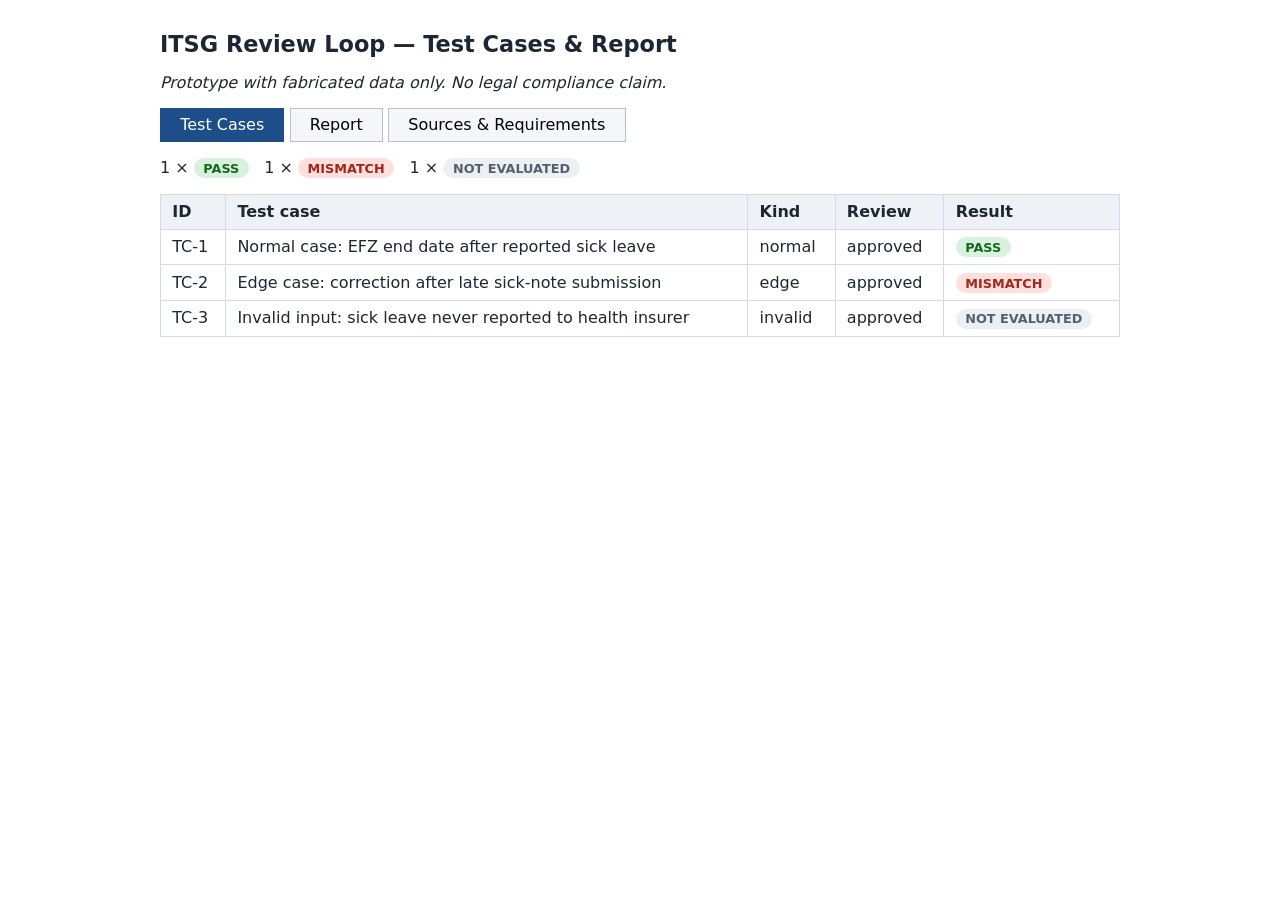
==== ui/index.html @ 582278a2 "Oussama (Member 4): add Task 4 UI under ui/ (T10-003) - plain HTML/CSS/JS, no build step; opens via " ====
<!DOCTYPE html>
<html lang="en">
<head>
  <meta charset="UTF-8" />
  <title>Team 10 — ITSG Review Loop Demo (Task 4 UI)</title>
  <link rel="stylesheet" href="css/styles.css" />
</head>
<body>
  <h1>ITSG Review Loop — Test Cases &amp; Report</h1>
  <p><em>Prototype with fabricated data only. No legal compliance claim.</em></p>

  <div class="tabs">
    <button id="tab-cases" class="active">Test Cases</button>
    <button id="tab-report">Report</button>
    <button id="tab-sources">Sources &amp; Requirements</button>
  </div>

  <section id="test-case-list-view">
    <div id="list-summary"></div>
    <div id="test-case-list"></div>
  </section>

  <section id="test-case-detail" hidden></section>

  <section id="report-view" hidden></section>

  <section id="sources-view" hidden></section>

  <script src="js/data.js"></script>
  <script src="js/app.js"></script>
</body>
</html>
---- ui/css/styles.css ----
/* Minimal clean styling for the Task 4 UI skeleton. */

body {
  font-family: system-ui, sans-serif;
  margin: 0 auto;
  max-width: 60rem;
  padding: 1rem 2rem;
  color: #1d2733;
}

h1 { font-size: 1.4rem; }
h3 { margin-bottom: 0.25rem; }

.tabs { margin: 1rem 0; }
.tabs button {
  font: inherit;
  padding: 0.4rem 1.2rem;
  border: 1px solid #b8c2cf;
  background: #f4f6f9;
  cursor: pointer;
}
.tabs button.active {
  background: #1d4e89;
  border-color: #1d4e89;
  color: white;
}

table {
  border-collapse: collapse;
  width: 100%;
  margin: 0.5rem 0 1rem;
}
th, td {
  border: 1px solid #d4dbe4;
  padding: 0.45rem 0.7rem;
  text-align: left;
  vertical-align: top;
}
th { background: #eef1f6; }

tr.clickable { cursor: pointer; }
tr.clickable:hover { background: #f0f5fc; }

.badge {
  display: inline-block;
  padding: 0.15rem 0.6rem;
  border-radius: 999px;
  font-size: 0.8rem;
  font-weight: 600;
}
.badge-pass { background: #d9f2dd; color: #14691f; }
.badge-mismatch { background: #fde0dd; color: #a1261b; }
.badge-not-evaluated { background: #eceff3; color: #54606e; }
.badge-neutral { background: #eceff3; color: #54606e; }

tr.match td:nth-child(3) { background: #f4fbf5; }
tr.mismatch td:nth-child(3) { background: #fdf0ee; }

.warning {
  background: #fff8e1;
  border: 1px solid #e8c96a;
  padding: 0.5rem 0.8rem;
}

.evidence { font-family: monospace; font-size: 0.85rem; }

pre {
  background: #f4f6f9;
  padding: 0.6rem;
  overflow-x: auto;
}

/* Evidence chain */
.chain { font-size: 1rem; }
.chain-step {
  background: #eef1f6;
  border: 1px solid #d4dbe4;
  border-radius: 4px;
  padding: 0.15rem 0.5rem;
  font-family: monospace;
}
.chain-link {
  font: inherit;
  font-family: monospace;
  background: #1d4e89;
  color: white;
  border: none;
  border-radius: 4px;
  padding: 0.2rem 0.6rem;
  cursor: pointer;
}
.chain-link:hover { background: #163a68; }
.chain-arrow { margin: 0 0.35rem; color: #54606e; }

/* Cards on the sources tab */
.card {
  border: 1px solid #d4dbe4;
  border-radius: 6px;
  padding: 0.75rem 1rem;
  margin: 0.5rem 0 1rem;
  background: #fbfcfe;
}

/* Highlight when jumped to */
.card.flash {
  animation: flash 1.6s ease-out 1;
}
@keyframes flash {
  0% { background: #fff3c2; border-color: #e8c96a; }
  100% { background: #fbfcfe; border-color: #d4dbe4; }
}
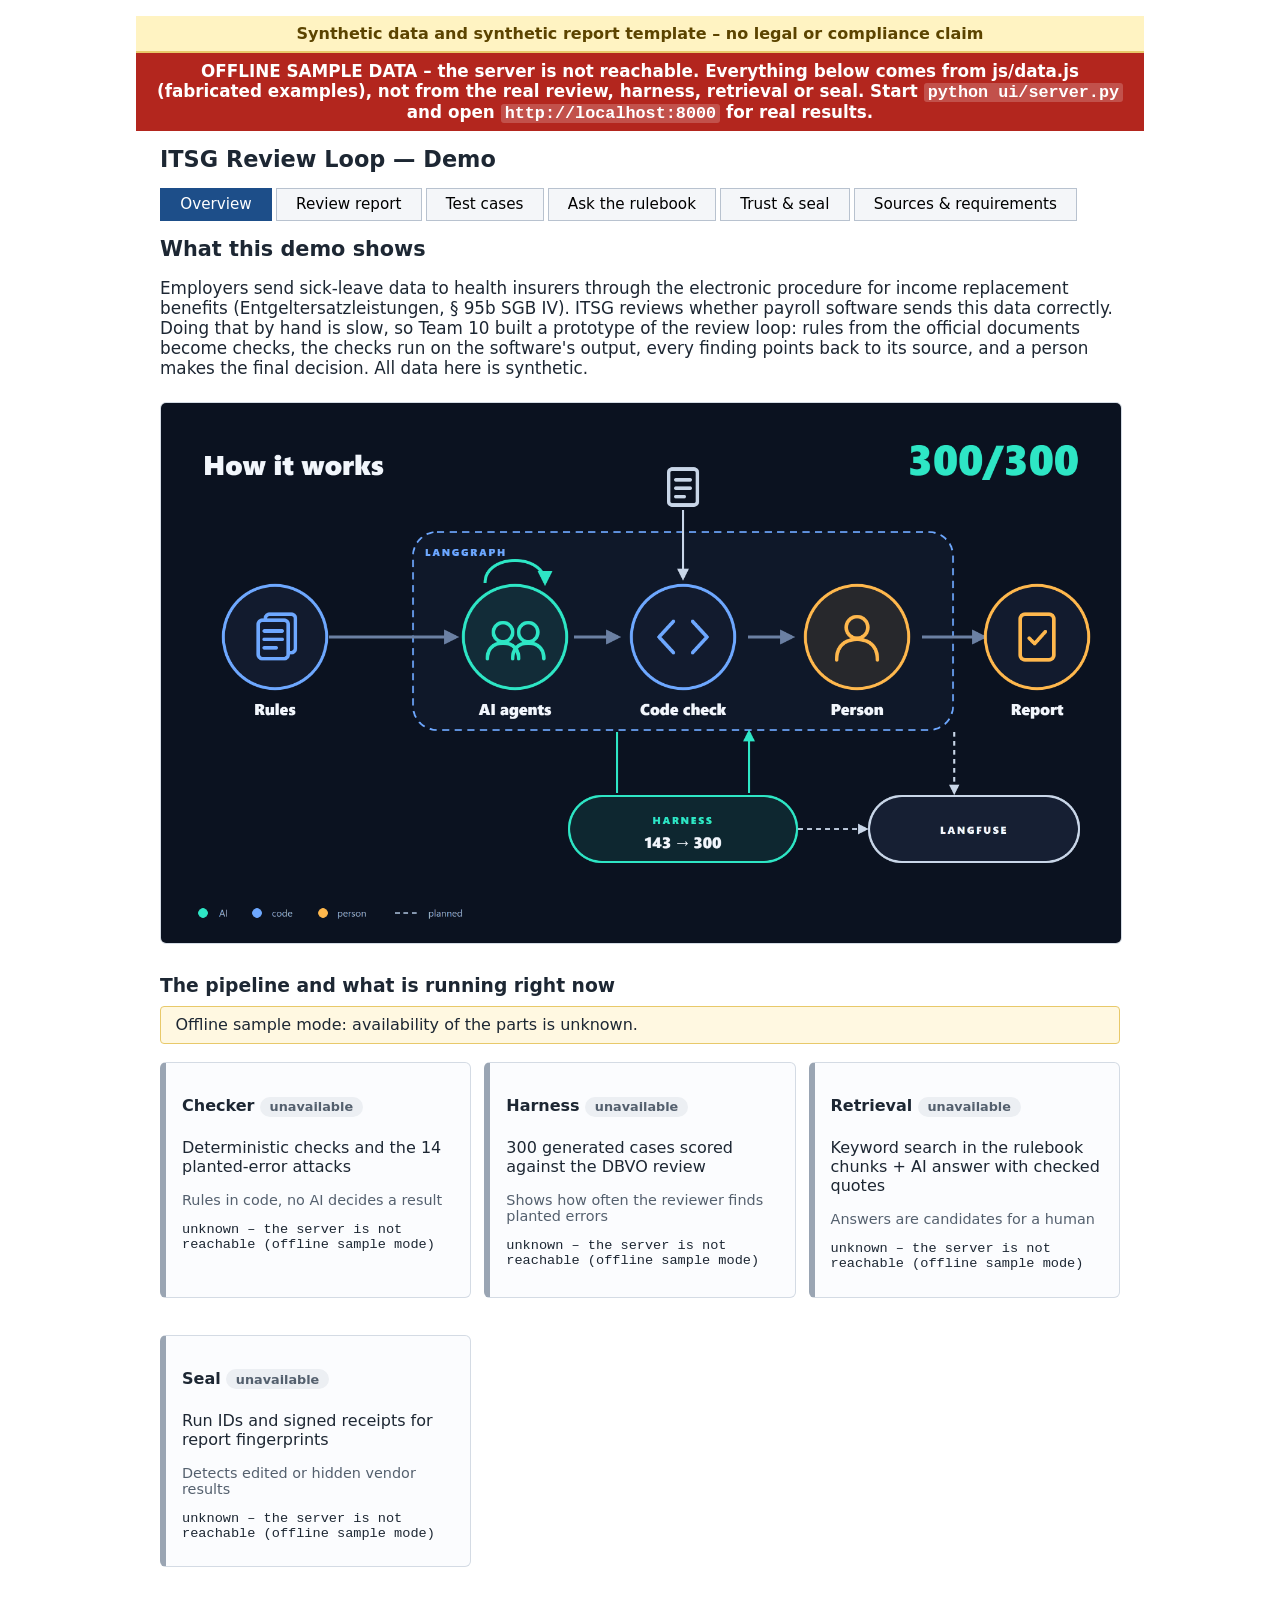
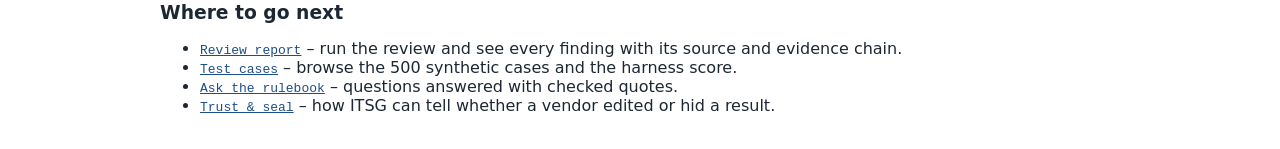
==== commit 4158846c: "T10-006: demo app - ui/server.py API, six-tab UI, Dockerfile, deploy steps Standard-library JSON API" ====
--- a/ui/index.html
+++ b/ui/index.html
@@ -2,31 +2,60 @@
 <html lang="en">
 <head>
   <meta charset="UTF-8" />
-  <title>Team 10 — ITSG Review Loop Demo (Task 4 UI)</title>
+  <meta name="viewport" content="width=device-width, initial-scale=1" />
+  <title>Team 10 — ITSG Review Loop Demo</title>
   <link rel="stylesheet" href="css/styles.css" />
 </head>
 <body>
-  <h1>ITSG Review Loop — Test Cases &amp; Report</h1>
-  <p><em>Prototype with fabricated data only. No legal compliance claim.</em></p>
-
-  <div class="tabs">
-    <button id="tab-cases" class="active">Test Cases</button>
-    <button id="tab-report">Report</button>
-    <button id="tab-sources">Sources &amp; Requirements</button>
+  <div class="banner banner-synthetic" role="note">
+    Synthetic data and synthetic report template – no legal or compliance claim
+  </div>
+  <div id="offline-banner" class="banner banner-offline" role="alert" hidden>
+    OFFLINE SAMPLE DATA – the server is not reachable. Everything below comes from js/data.js (fabricated examples),
+    not from the real review, harness, retrieval or seal. Start <code>python ui/server.py</code> and open
+    <code>http://localhost:8000</code> for real results.
   </div>
 
-  <section id="test-case-list-view">
-    <div id="list-summary"></div>
-    <div id="test-case-list"></div>
-  </section>
+  <h1>ITSG Review Loop — Demo</h1>
 
-  <section id="test-case-detail" hidden></section>
+  <nav class="tabs" aria-label="Sections">
+    <button id="tab-overview" class="active">Overview</button>
+    <button id="tab-report">Review report</button>
+    <button id="tab-cases">Test cases</button>
+    <button id="tab-ask">Ask the rulebook</button>
+    <button id="tab-seal">Trust &amp; seal</button>
+    <button id="tab-sources">Sources &amp; requirements</button>
+  </nav>
 
-  <section id="report-view" hidden></section>
+  <main>
+    <section id="overview-view"></section>
 
-  <section id="sources-view" hidden></section>
+    <section id="report-view" hidden></section>
+
+    <section id="cases-view" hidden>
+      <div id="test-case-list-view">
+        <div id="harness-box"></div>
+        <div id="list-summary"></div>
+        <div id="test-case-list"></div>
+      </div>
+      <div id="test-case-detail" hidden></div>
+    </section>
+
+    <section id="ask-view" hidden></section>
+
+    <section id="seal-view" hidden></section>
+
+    <section id="sources-view" hidden></section>
+  </main>
 
   <script src="js/data.js"></script>
+  <script src="js/util.js"></script>
+  <script src="js/api.js"></script>
+  <script src="js/report.js"></script>
+  <script src="js/cases.js"></script>
+  <script src="js/ask.js"></script>
+  <script src="js/seal.js"></script>
+  <script src="js/offline.js"></script>
   <script src="js/app.js"></script>
 </body>
 </html>
--- a/ui/css/styles.css
+++ b/ui/css/styles.css
@@ -11,7 +11,7 @@
 h1 { font-size: 1.4rem; }
 h3 { margin-bottom: 0.25rem; }
 
-.tabs { margin: 1rem 0; }
+.tabs { margin: 1rem 0; display: flex; flex-wrap: wrap; gap: 0.25rem; }
 .tabs button {
   font: inherit;
   padding: 0.4rem 1.2rem;
@@ -52,6 +52,9 @@
 .badge-mismatch { background: #fde0dd; color: #a1261b; }
 .badge-not-evaluated { background: #eceff3; color: #54606e; }
 .badge-neutral { background: #eceff3; color: #54606e; }
+.badge-needs-review { background: #fff2b3; color: #6b5200; border: 1px solid #e0b800; }
+.badge-blocked { background: #2b2f36; color: #ffffff; }
+.badge-never { background: #ffd9a8; color: #8a3c00; border: 1px solid #f08a1c; }
 
 tr.match td:nth-child(3) { background: #f4fbf5; }
 tr.mismatch td:nth-child(3) { background: #fdf0ee; }
@@ -109,3 +112,107 @@
   0% { background: #fff3c2; border-color: #e8c96a; }
   100% { background: #fbfcfe; border-color: #d4dbe4; }
 }
+
+/* ---------- additions for the live demo app ---------- */
+
+h2 { font-size: 1.3rem; margin: 1rem 0 0.5rem; }
+code { background: #eef1f6; padding: 0 0.25rem; border-radius: 3px; }
+button { font: inherit; }
+.tabs button { font-size: 0.95rem; }
+button.primary {
+  font: inherit; font-weight: 600; padding: 0.45rem 1.2rem; border-radius: 4px; cursor: pointer;
+  border: 1px solid #1d4e89; background: #1d4e89; color: #fff;
+}
+button.primary:hover:not(:disabled) { background: #163a68; }
+button:disabled { opacity: 0.6; cursor: wait; }
+button.link {
+  background: none; border: none; padding: 0; color: #1d4e89; text-decoration: underline; cursor: pointer; font-family: monospace; font-size: inherit;
+}
+button.example {
+  font-size: 0.9rem; margin: 0.2rem 0.3rem 0.2rem 0; padding: 0.3rem 0.7rem; border: 1px solid #b8c2cf;
+  border-radius: 999px; background: #f4f6f9; cursor: pointer;
+}
+button.example:hover { background: #e3ebf7; }
+:focus-visible { outline: 3px solid #f0a800; outline-offset: 1px; }
+
+input[type="text"], input[type="search"], input[type="number"], select, textarea {
+  font: inherit; padding: 0.35rem 0.5rem; border: 1px solid #b8c2cf; border-radius: 4px; max-width: 100%;
+}
+textarea { width: 100%; box-sizing: border-box; }
+label { display: block; margin: 0.5rem 0; font-weight: 600; }
+label input, label select, label textarea { display: block; font-weight: 400; margin-top: 0.2rem; }
+.toolbar label { display: inline-block; margin: 0 0.5rem 0 0; }
+.toolbar label input, .toolbar label select { display: inline-block; }
+
+.banner { padding: 0.5rem 1rem; font-weight: 600; text-align: center; margin: 0 -1.5rem; }
+.banner-synthetic { background: #fff3c2; color: #5c4400; border-bottom: 2px solid #e8c96a; }
+.banner-offline { background: #b3261e; color: #fff; font-size: 1.05rem; }
+.banner-offline code { background: rgba(255, 255, 255, 0.2); color: #fff; }
+
+.toolbar { display: flex; flex-wrap: wrap; gap: 0.6rem; align-items: center; margin: 0.6rem 0; }
+.hint, .meta { color: #54606e; font-size: 0.9rem; }
+.lead { font-size: 1.05rem; max-width: 62rem; }
+.val { font-family: monospace; font-size: 0.85rem; word-break: break-word; max-width: 18rem; }
+.evidence { word-break: break-word; }
+
+.msg { padding: 0.55rem 0.9rem; border-radius: 4px; margin: 0.6rem 0; border: 1px solid; }
+.msg-info { background: #eef4fb; border-color: #b8cde6; }
+.msg-warn { background: #fff8e1; border-color: #e8c96a; }
+.msg-error { background: #fde0dd; border-color: #e0988f; color: #7a1a12; }
+.msg-ok { background: #e3f5e6; border-color: #8fcb9a; }
+
+.loading { color: #54606e; }
+.spinner {
+  display: inline-block; width: 0.9em; height: 0.9em; border: 2px solid #b8c2cf; border-top-color: #1d4e89;
+  border-radius: 50%; animation: spin 0.8s linear infinite; vertical-align: -0.1em;
+}
+@keyframes spin { to { transform: rotate(360deg); } }
+@media (prefers-reduced-motion: reduce) { .spinner { animation: none; } .card.flash { animation: none; } }
+
+.figure { max-width: 100%; height: auto; border: 1px solid #d4dbe4; border-radius: 6px; margin: 0.5rem 0; }
+.pipeline { display: grid; grid-template-columns: repeat(auto-fit, minmax(15rem, 1fr)); gap: 0.8rem; }
+.pipe-available { border-left: 6px solid #2e8b3d; }
+.pipe-unavailable { border-left: 6px solid #9aa5b3; }
+
+table.findings td.val { max-width: 14rem; }
+tr.detail-row td { background: #f7f9fc; }
+tr.finding-mismatch td { background: #fdf0ee; }
+tr.finding-blocked td { background: #ececef; }
+tr.finding-needs-review td { background: #fffbe6; }
+tr.finding-not-evaluated td { color: #54606e; }
+tr.match td:nth-child(3) { background: #f4fbf5; }
+tr.mismatch td { background: #fdf0ee; }
+tr.mismatch td:nth-child(4) { color: #a1261b; font-weight: 600; }
+tr.info td { color: #54606e; }
+.count { margin-right: 0.6rem; white-space: nowrap; }
+
+.decision { padding: 0.1rem 0.5rem; border-radius: 4px; font-weight: 600; border: 1px solid; }
+.decision-approve { background: #e3f5e6; border-color: #8fcb9a; color: #14691f; }
+.decision-reject { background: #fde0dd; border-color: #e0988f; color: #a1261b; }
+.decision-needschanges, .decision-needs_changes { background: #fff2b3; border-color: #e0b800; color: #6b5200; }
+.decision-form { max-width: 40rem; }
+
+.answer { border: 2px solid; border-radius: 6px; padding: 0.6rem 1rem; margin: 0.8rem 0; }
+.answer h3 { margin-top: 0.2rem; }
+.answer-ok { border-color: #8fcb9a; background: #f4fbf5; }
+.answer-none { border-color: #b8c2cf; background: #f4f6f9; }
+.answer-review { border-color: #e0b800; background: #fff8d6; }
+.answer-text, .unverified, blockquote { white-space: pre-wrap; word-break: break-word; }
+.unverified { border: 1px dashed #9aa5b3; padding: 0.4rem 0.7rem; background: #fff; color: #3a4552; }
+blockquote { margin: 0.3rem 0; padding: 0.3rem 0.8rem; border-left: 4px solid #b8c2cf; background: #f4f6f9; }
+.match { font-size: 0.85rem; font-weight: 600; }
+.match-exact { color: #14691f; }
+.match-table { color: #6b5200; background: #fff2b3; padding: 0.1rem 0.5rem; border-radius: 4px; }
+.match-none { color: #a1261b; }
+.audit table th { width: 12rem; }
+ul.errors li { color: #7a1a12; }
+
+.seal-steps { padding-left: 1.4rem; }
+.seal-step { margin: 0.7rem 0; }
+.limits li { margin: 0.4rem 0; }
+.examples { margin: 0.4rem 0; }
+
+@media (max-width: 900px) {
+  body { padding: 0 0.8rem 2rem; }
+  .banner { margin: 0 -0.8rem; }
+}
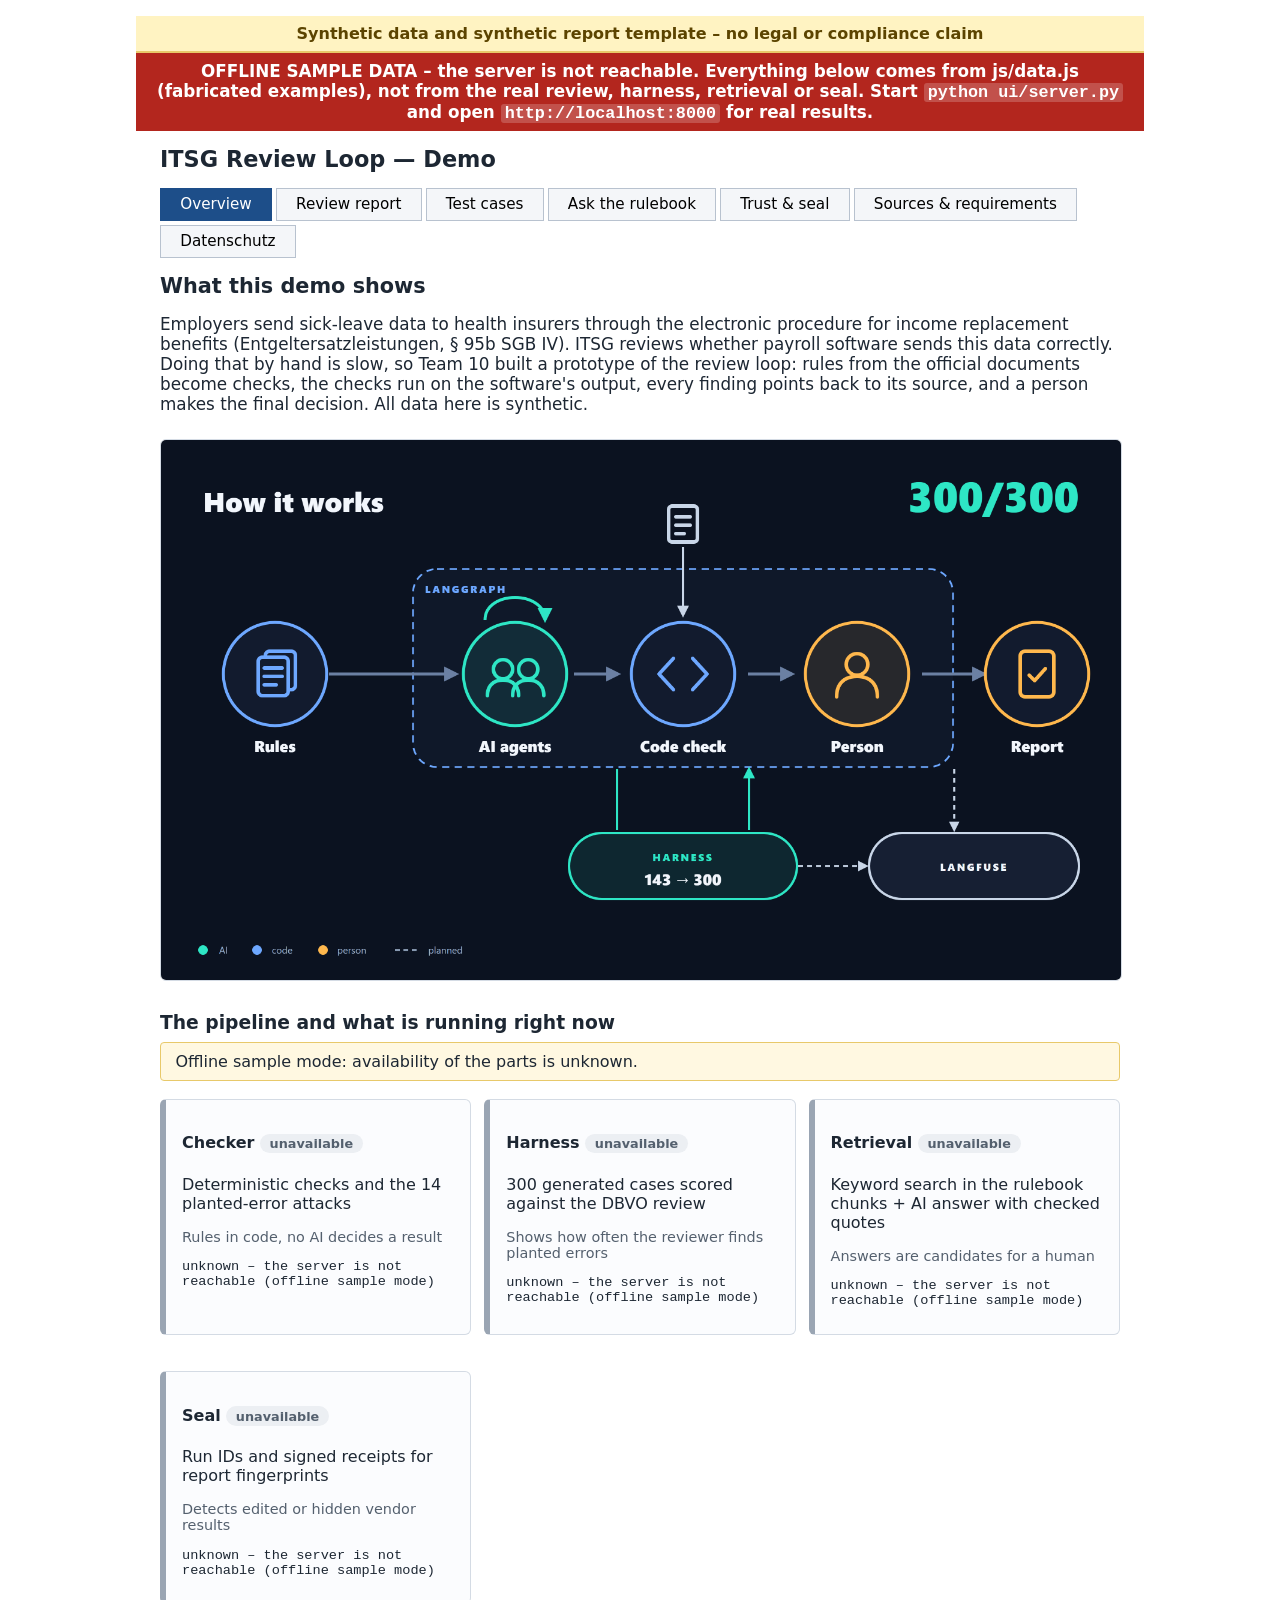
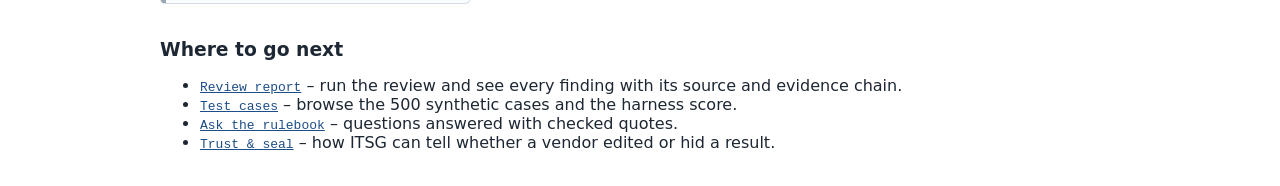
==== commit 16b9ada9: "T10-007 phase C+D: Datenschutz tab, privacy API, BLOCKED card, retention, Docker/DEPLOY updates Need" ====
--- a/ui/index.html
+++ b/ui/index.html
@@ -25,6 +25,7 @@
     <button id="tab-ask">Ask the rulebook</button>
     <button id="tab-seal">Trust &amp; seal</button>
     <button id="tab-sources">Sources &amp; requirements</button>
+    <button id="tab-privacy">Datenschutz</button>
   </nav>
 
   <main>
@@ -46,6 +47,8 @@
     <section id="seal-view" hidden></section>
 
     <section id="sources-view" hidden></section>
+
+    <section id="privacy-view" hidden></section>
   </main>
 
   <script src="js/data.js"></script>
@@ -55,6 +58,7 @@
   <script src="js/cases.js"></script>
   <script src="js/ask.js"></script>
   <script src="js/seal.js"></script>
+  <script src="js/privacy.js"></script>
   <script src="js/offline.js"></script>
   <script src="js/app.js"></script>
 </body>
--- a/ui/css/styles.css
+++ b/ui/css/styles.css
@@ -197,6 +197,19 @@
 .answer-ok { border-color: #8fcb9a; background: #f4fbf5; }
 .answer-none { border-color: #b8c2cf; background: #f4f6f9; }
 .answer-review { border-color: #e0b800; background: #fff8d6; }
+.answer-blocked { border-color: #b3261e; background: #fde8e6; }
+.answer-blocked h3 { color: #8c1d18; }
+.side-by-side { display: grid; grid-template-columns: 1fr 1fr; gap: 0.8rem; }
+@media (max-width: 700px) { .side-by-side { grid-template-columns: 1fr; } }
+.side-by-side pre { white-space: pre-wrap; word-break: break-word; margin: 0; }
+.side-by-side .clean { background: #f4fbf5; border: 1px solid #8fcb9a; }
+.side-by-side .orig { background: #f4f6f9; border: 1px solid #b8c2cf; }
+.light { display: inline-block; padding: 0.1rem 0.6rem; border-radius: 999px; font-weight: 700; font-size: 0.8rem; color: #fff; }
+.light-green { background: #1a7f2e; }
+.light-yellow { background: #e0b800; color: #3d3000; }
+.light-red { background: #b3261e; }
+.light-unknown { background: #6b7685; }
+table.flows td, table.flows th { vertical-align: top; }
 .answer-text, .unverified, blockquote { white-space: pre-wrap; word-break: break-word; }
 .unverified { border: 1px dashed #9aa5b3; padding: 0.4rem 0.7rem; background: #fff; color: #3a4552; }
 blockquote { margin: 0.3rem 0; padding: 0.3rem 0.8rem; border-left: 4px solid #b8c2cf; background: #f4f6f9; }
